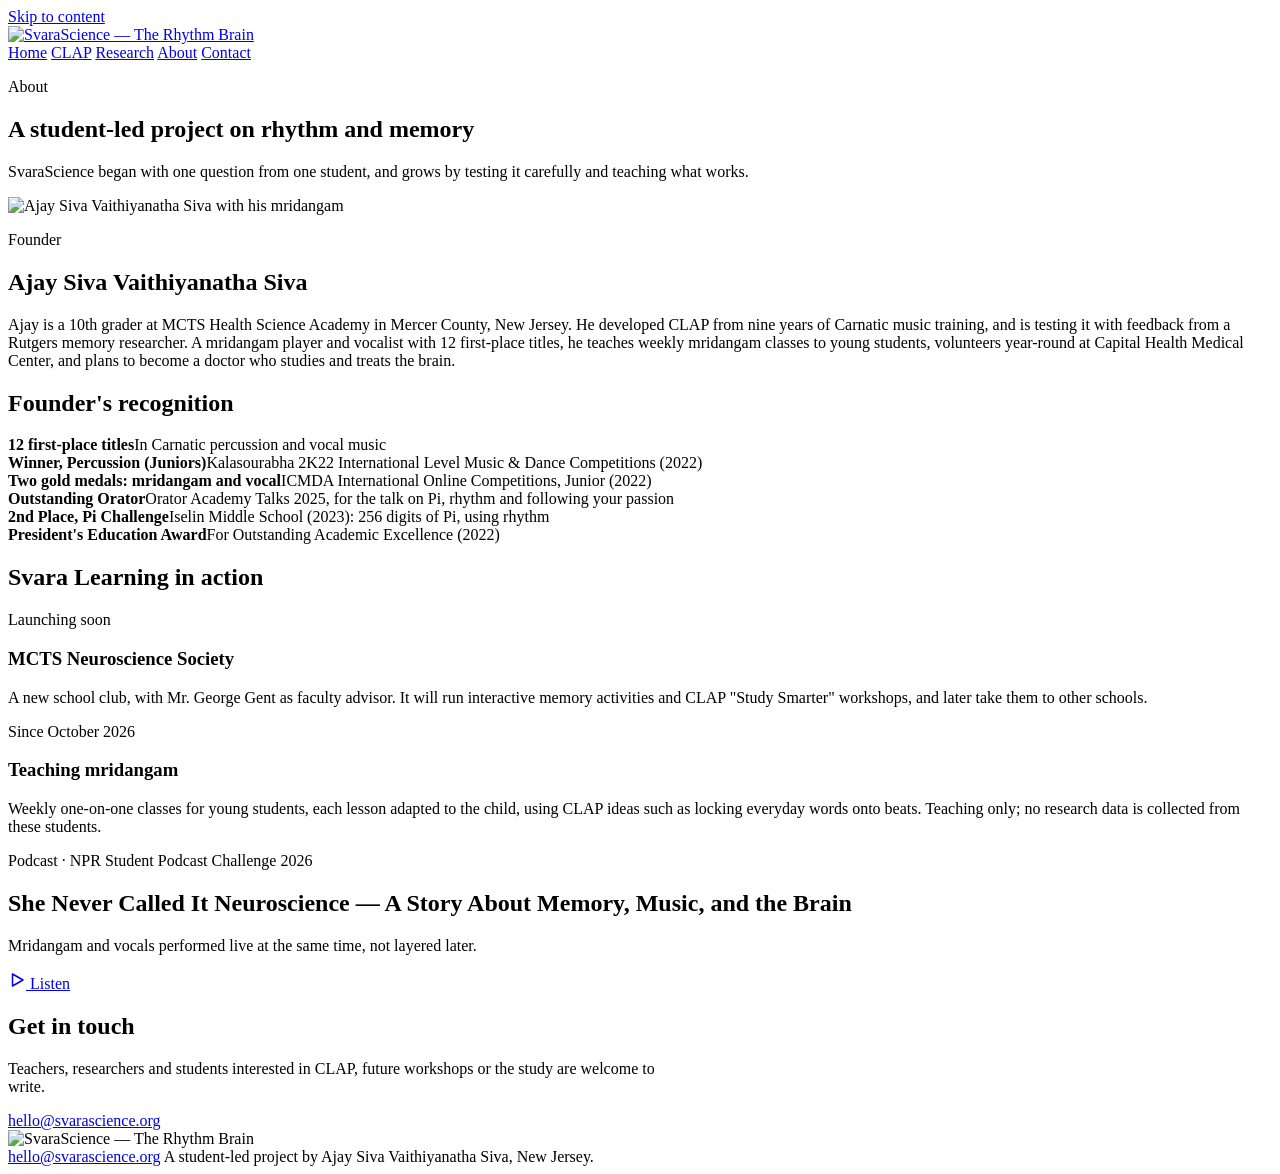
==== about.html @ 23789152 "Add files via upload" ====
<!DOCTYPE html>
<html lang="en">
<head>
<meta charset="utf-8">
<meta name="viewport" content="width=device-width, initial-scale=1">
<title>About — SvaraScience</title>
<meta name="description" content="SvaraScience is a student-led project on rhythm and memory, founded by Ajay Siva Vaithiyanatha Siva.">
<link rel="icon" href="assets/img/favicon.svg" type="image/svg+xml">
<link rel="icon" href="assets/img/favicon-32.png" sizes="32x32" type="image/png">
<link rel="apple-touch-icon" href="assets/img/apple-touch-icon.png">
<link rel="preconnect" href="https://fonts.googleapis.com">
<link rel="preconnect" href="https://fonts.gstatic.com" crossorigin>
<link href="https://fonts.googleapis.com/css2?family=Space+Grotesk:wght@500;700&family=Inter:wght@400;500;600;700&display=swap" rel="stylesheet">
<link rel="stylesheet" href="assets/css/style.css">
</head>
<body>
<a class="skip-link" href="#main">Skip to content</a>
<header class="site-nav">
  <div class="container nav-inner">
    <a class="nav-logo" href="index.html"><img src="assets/img/logo.svg" alt="SvaraScience — The Rhythm Brain"></a>
    <nav class="nav-links" aria-label="Main">
      <a href="index.html">Home</a>
      <a href="clap.html">CLAP</a>
      <a href="research.html">Research</a>
      <a href="about.html" aria-current="page">About</a>
      <a class="btn btn-dark" href="mailto:hello@svarascience.org">Contact</a>
    </nav>
  </div>
</header>
<main id="main">

<section class="container page-header stack">
  <p class="kicker">About</p>
  <h1>A student-led project on rhythm and memory</h1>
  <p class="lead">SvaraScience began with one question from one student, and grows by testing it carefully and teaching what works.</p>
</section>

<section class="section section--white">
  <div class="container split">
    <img class="portrait" src="assets/img/ajay-portrait.jpg" alt="Ajay Siva Vaithiyanatha Siva with his mridangam">
    <div class="wide stack">
      <p class="kicker">Founder</p>
      <h2>Ajay Siva Vaithiyanatha Siva</h2>
      <p>Ajay is a 10th grader at MCTS Health Science Academy in Mercer County, New Jersey. He developed CLAP from nine years of Carnatic music training, and is testing it with feedback from a Rutgers memory researcher. A mridangam player and vocalist with 12 first-place titles, he teaches weekly mridangam classes to young students, volunteers year-round at Capital Health Medical Center, and plans to become a doctor who studies and treats the brain.</p>      
    </div>
  </div>
</section>

<section class="section" style="padding-bottom:0">
  <div class="container stack" style="gap:24px">
    <h2>Founder's recognition</h2>
    <div class="grid grid--wide" style="gap:16px">
      <div class="award"><strong>12 first-place titles</strong><span class="muted">In Carnatic percussion and vocal music</span></div>
      <div class="award"><strong>Winner, Percussion (Juniors)</strong><span class="muted">Kalasourabha 2K22 International Level Music &amp; Dance Competitions (2022)</span></div>
      <div class="award"><strong>Two gold medals: mridangam and vocal</strong><span class="muted">ICMDA International Online Competitions, Junior (2022)</span></div>
      <div class="award"><strong>Outstanding Orator</strong><span class="muted">Orator Academy Talks 2025, for the talk on Pi, rhythm and following your passion</span></div>
      <div class="award"><strong>2nd Place, Pi Challenge</strong><span class="muted">Iselin Middle School (2023): 256 digits of Pi, using rhythm</span></div>
      <div class="award"><strong>President's Education Award</strong><span class="muted">For Outstanding Academic Excellence (2022)</span></div>
    </div>
    
  </div>
</section>

<section class="section">
  <div class="container stack" style="gap:28px">
    <h2>Svara Learning in action</h2>
    <div class="grid grid--wide">
      <div class="card"><span class="label">Launching soon</span><h3>MCTS Neuroscience Society</h3><p>A new school club, with Mr. George Gent as faculty advisor. It will run interactive memory activities and CLAP "Study Smarter" workshops, and later take them to other schools.</p></div>
      <div class="card"><span class="label">Since October 2026</span><h3>Teaching mridangam</h3><p>Weekly one-on-one classes for young students, each lesson adapted to the child, using CLAP ideas such as locking everyday words onto beats. Teaching only; no research data is collected from these students.</p></div>
    </div>
  </div>
</section>

<section class="section section--navy">
  <div class="container split" style="justify-content:space-between">
    <div class="wide stack" style="gap:10px">
      <p class="kicker" style="color:var(--orange-light)">Podcast · NPR Student Podcast Challenge 2026</p>
      <h2>She Never Called It Neuroscience — A Story About Memory, Music, and the Brain</h2>
      <p>Mridangam and vocals performed live at the same time, not layered later.</p>
    </div>
    <a class="btn btn-primary" href="https://drive.google.com/file/d/1q-RDbJ-vGs5XEK0a3vfgCvh9bXEuqE76/view?usp=sharing">
      <svg width="18" height="18" viewBox="0 0 24 24" aria-hidden="true" fill="none" stroke="currentColor" stroke-width="2" stroke-linecap="round" stroke-linejoin="round"><polygon points="6 4 20 12 6 20 6 4"></polygon></svg>
      Listen
    </a>
  </div>
</section>

<section class="section">
  <div class="container stack" style="align-items:flex-start">
    <h2>Get in touch</h2>
    <p style="max-width:680px">Teachers, researchers and students interested in CLAP, future workshops or the study are welcome to write.</p>
    <a class="btn btn-dark" href="mailto:hello@svarascience.org">hello@svarascience.org</a>
  </div>
</section>
</main>
<footer class="site-footer">
  <div class="container footer-inner">
    <img src="assets/img/logo-on-dark.svg" alt="SvaraScience — The Rhythm Brain">
    <div class="stack">
      <a href="mailto:hello@svarascience.org">hello@svarascience.org</a>
      <span>A student-led project by Ajay Siva Vaithiyanatha Siva, New Jersey.</span>
    </div>
  </div>
</footer>
</body>
</html>
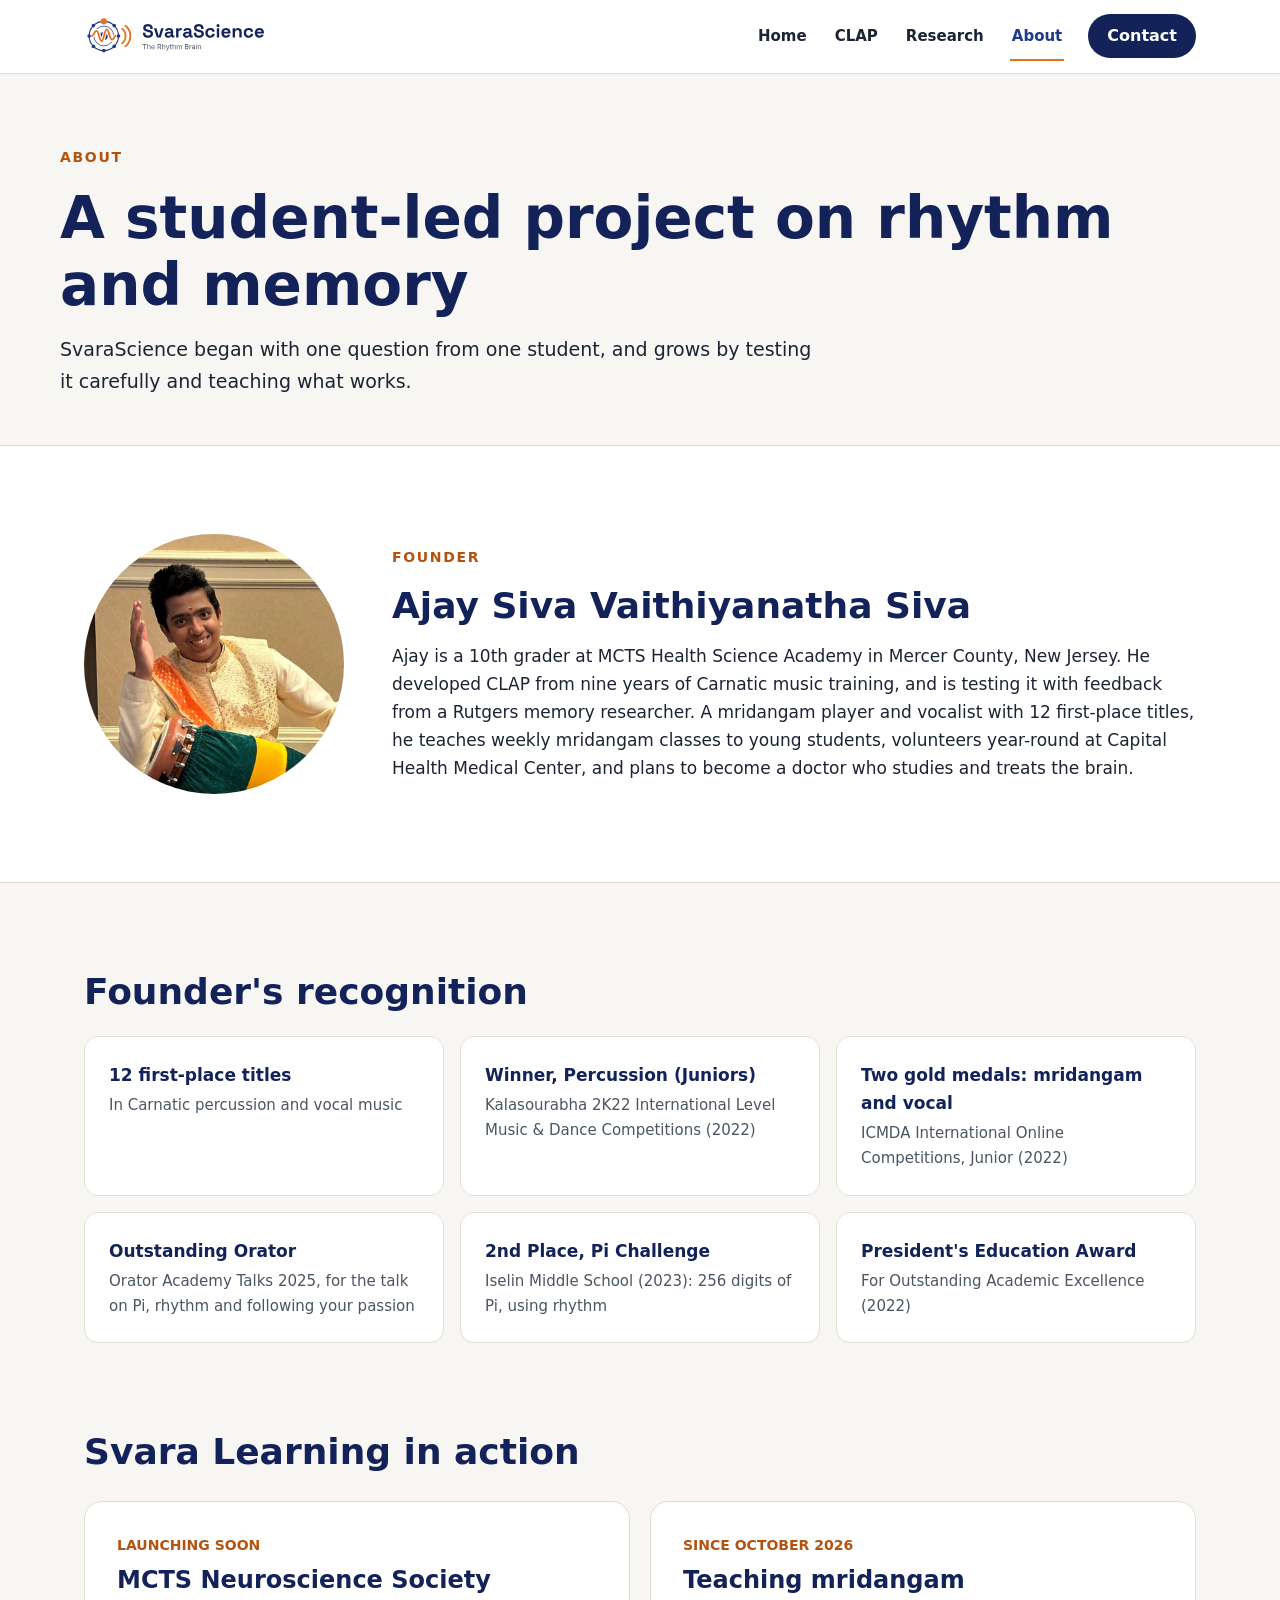
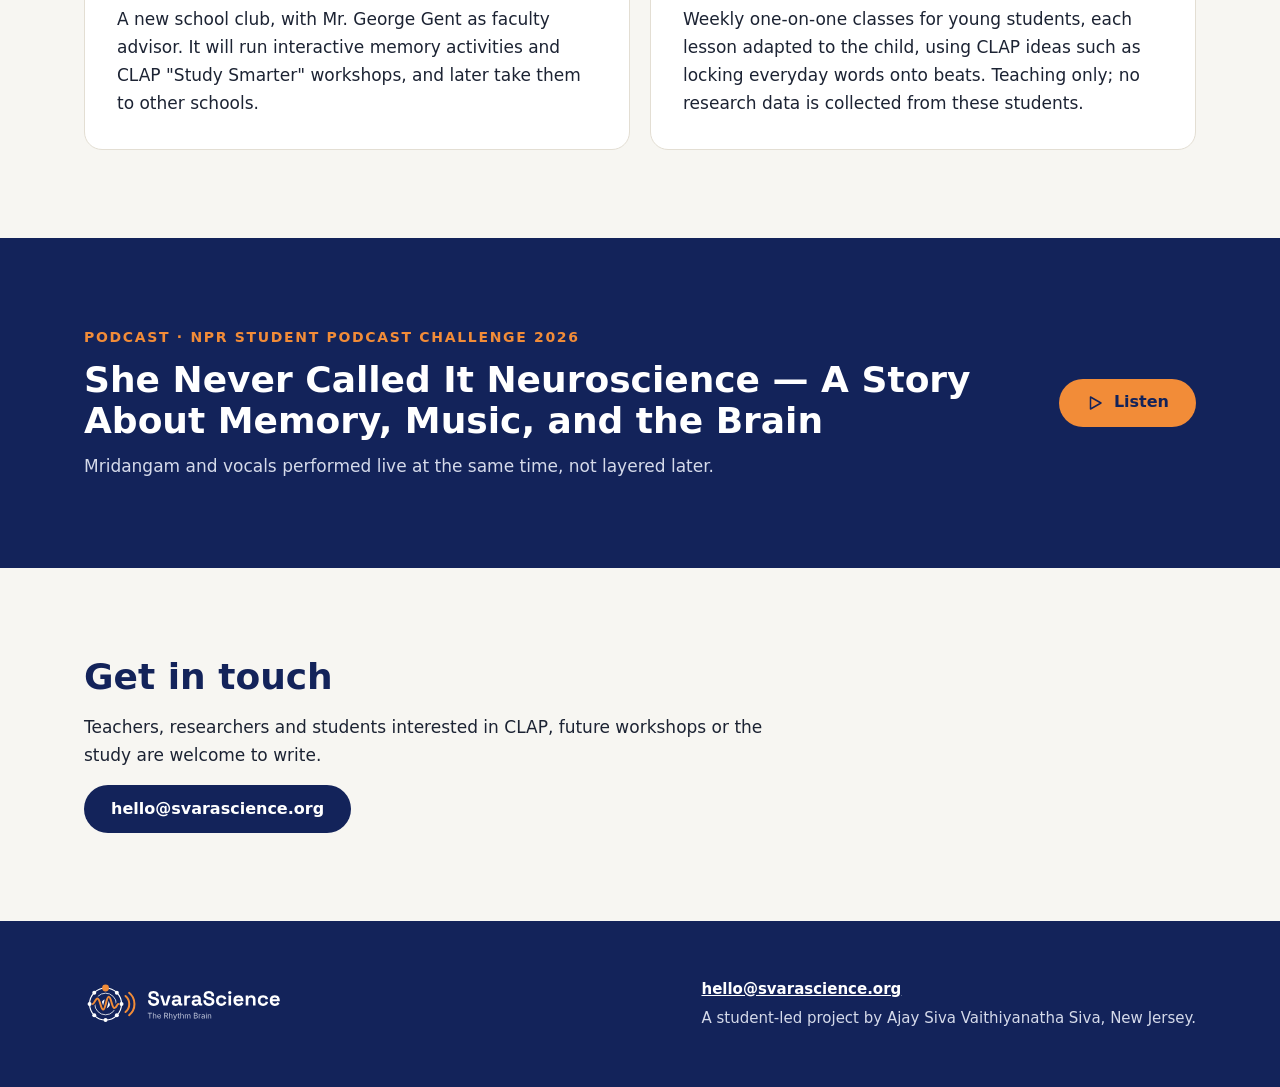
==== commit 8364fd7b: "Add files via upload" ====
--- a/about.html
+++ b/about.html
@@ -5,9 +5,9 @@
 <meta name="viewport" content="width=device-width, initial-scale=1">
 <title>About — SvaraScience</title>
 <meta name="description" content="SvaraScience is a student-led project on rhythm and memory, founded by Ajay Siva Vaithiyanatha Siva.">
-<link rel="icon" href="assets/img/favicon.svg" type="image/svg+xml">
-<link rel="icon" href="assets/img/favicon-32.png" sizes="32x32" type="image/png">
-<link rel="apple-touch-icon" href="assets/img/apple-touch-icon.png">
+<link rel="icon" href="favicon.svg" type="image/svg+xml">
+<link rel="icon" href="favicon-32.png" sizes="32x32" type="image/png">
+<link rel="apple-touch-icon" href="apple-touch-icon.png">
 <link rel="preconnect" href="https://fonts.googleapis.com">
 <link rel="preconnect" href="https://fonts.gstatic.com" crossorigin>
 <link href="https://fonts.googleapis.com/css2?family=Space+Grotesk:wght@500;700&family=Inter:wght@400;500;600;700&display=swap" rel="stylesheet">
@@ -17,7 +17,7 @@
 <a class="skip-link" href="#main">Skip to content</a>
 <header class="site-nav">
   <div class="container nav-inner">
-    <a class="nav-logo" href="index.html"><img src="assets/img/logo.svg" alt="SvaraScience — The Rhythm Brain"></a>
+    <a class="nav-logo" href="index.html"><img src="logo.svg" alt="SvaraScience — The Rhythm Brain"></a>
     <nav class="nav-links" aria-label="Main">
       <a href="index.html">Home</a>
       <a href="clap.html">CLAP</a>
@@ -37,11 +37,11 @@
 
 <section class="section section--white">
   <div class="container split">
-    <img class="portrait" src="assets/img/ajay-portrait.jpg" alt="Ajay Siva Vaithiyanatha Siva with his mridangam">
+    <img class="portrait" src="ajay-portrait.jpg" alt="Ajay Siva Vaithiyanatha Siva with his mridangam">
     <div class="wide stack">
       <p class="kicker">Founder</p>
       <h2>Ajay Siva Vaithiyanatha Siva</h2>
-      <p>Ajay is a 10th grader at MCTS Health Science Academy in Mercer County, New Jersey. He developed CLAP from nine years of Carnatic music training, and is testing it with feedback from a Rutgers memory researcher. A mridangam player and vocalist with 12 first-place titles, he teaches weekly mridangam classes to young students, volunteers year-round at Capital Health Medical Center, and plans to become a doctor who studies and treats the brain.</p>      
+      <p>Ajay is a 10th grader at MCTS Health Science Academy in Mercer County, New Jersey. He developed CLAP from nine years of Carnatic music training, and is testing it with feedback from a Rutgers memory researcher. A mridangam player and vocalist with 12 first-place titles, he teaches weekly mridangam classes to young students, volunteers year-round at Capital Health Medical Center, and plans to become a doctor who studies and treats the brain.</p>
     </div>
   </div>
 </section>
@@ -57,7 +57,6 @@
       <div class="award"><strong>2nd Place, Pi Challenge</strong><span class="muted">Iselin Middle School (2023): 256 digits of Pi, using rhythm</span></div>
       <div class="award"><strong>President's Education Award</strong><span class="muted">For Outstanding Academic Excellence (2022)</span></div>
     </div>
-    
   </div>
 </section>
 
@@ -95,7 +94,7 @@
 </main>
 <footer class="site-footer">
   <div class="container footer-inner">
-    <img src="assets/img/logo-on-dark.svg" alt="SvaraScience — The Rhythm Brain">
+    <img src="logo-on-dark.svg" alt="SvaraScience — The Rhythm Brain">
     <div class="stack">
       <a href="mailto:hello@svarascience.org">hello@svarascience.org</a>
       <span>A student-led project by Ajay Siva Vaithiyanatha Siva, New Jersey.</span>
--- a/assets/css/style.css
+++ b/assets/css/style.css
@@ -0,0 +1,177 @@
+/* SvaraScience — The Rhythm Brain
+   One stylesheet for every page. Colors and fonts live in :root,
+   so changing a value here changes it everywhere. */
+
+:root {
+  --navy: #13235A;        /* main dark color: hero, footer, headings */
+  --blue: #1E3A8A;        /* logo blue, links */
+  --orange: #E8701A;      /* decoration: letters, active beat */
+  --orange-light: #F28C38;/* buttons and accents on navy */
+  --orange-text: #B4530F; /* orange that is dark enough for small text */
+  --bg: #F7F6F2;          /* page background */
+  --white: #FFFFFF;
+  --soft: #EEF1F8;        /* light blue-gray sections */
+  --ink: #1C2333;         /* body text */
+  --muted: #4B5563;       /* secondary text */
+  --line: #E3DED3;        /* borders */
+  --on-navy: #D5DAEA;     /* body text on navy */
+  --heading: 'Space Grotesk', Inter, system-ui, sans-serif;
+  --body: Inter, system-ui, sans-serif;
+  --radius: 18px;
+}
+
+* { box-sizing: border-box; }
+html { scroll-behavior: smooth; }
+body {
+  margin: 0;
+  background: var(--bg);
+  color: var(--ink);
+  font-family: var(--body);
+  font-size: 17px;
+  line-height: 1.65;
+}
+img, video { max-width: 100%; display: block; }
+a { color: var(--blue); }
+a:hover { color: var(--navy); }
+h1, h2, h3 { font-family: var(--heading); font-weight: 700; color: var(--navy); margin: 0; line-height: 1.15; }
+h1 { font-size: clamp(34px, 5.5vw, 58px); }
+h2 { font-size: clamp(28px, 3.5vw, 36px); }
+h3 { font-size: 24px; }
+p { margin: 0; }
+
+.container { max-width: 1160px; margin: 0 auto; padding: 0 24px; }
+.stack { display: flex; flex-direction: column; gap: 16px; }
+.kicker { font-size: 14px; font-weight: 700; letter-spacing: 0.12em; text-transform: uppercase; color: var(--orange-text); }
+.muted { color: var(--muted); font-size: 15px; }
+.skip-link { position: absolute; left: -9999px; }
+.skip-link:focus { left: 16px; top: 16px; background: var(--white); padding: 8px 12px; z-index: 10; }
+
+/* ---------- Navigation ---------- */
+.site-nav { background: var(--white); border-bottom: 1px solid var(--line); }
+.nav-inner { display: flex; flex-wrap: wrap; align-items: center; justify-content: space-between; gap: 8px 24px; padding-top: 12px; padding-bottom: 12px; }
+.nav-logo { display: inline-flex; align-items: center; min-height: 44px; }
+.nav-logo img { height: 44px; width: auto; }
+.nav-links { display: flex; flex-wrap: wrap; align-items: center; gap: 0 24px; font-size: 15px; font-weight: 600; }
+.nav-links a { display: inline-block; padding: 12px 2px; color: var(--ink); text-decoration: none; }
+.nav-links a[aria-current="page"] { color: var(--blue); box-shadow: inset 0 -2px 0 var(--orange); }
+
+/* ---------- Buttons ---------- */
+.btn { display: inline-flex; align-items: center; gap: 10px; min-height: 48px; padding: 0 26px; border-radius: 999px; font-weight: 700; text-decoration: none; border: 1.5px solid transparent; font-family: var(--body); font-size: 16px; cursor: pointer; }
+.btn-primary { background: var(--orange-light); color: var(--navy); }
+.btn-primary:hover { background: var(--orange); color: var(--navy); }
+.btn-outline-light { border-color: var(--white); color: var(--white); }
+.btn-outline-light:hover { background: rgba(255,255,255,0.1); color: var(--white); }
+.btn-dark { background: var(--navy); color: var(--white); }
+.btn-dark:hover { background: var(--blue); color: var(--white); }
+.btn-outline { border-color: var(--navy); background: var(--white); color: var(--navy); }
+.nav-links .btn { min-height: 44px; padding: 0 18px; }
+.btn-row { display: flex; flex-wrap: wrap; gap: 12px; }
+
+/* ---------- Sections ---------- */
+.section { padding: 88px 0; }
+.section--white { background: var(--white); border-top: 1px solid var(--line); border-bottom: 1px solid var(--line); }
+.section--soft { background: var(--soft); }
+.section--navy { background: var(--navy); color: var(--white); }
+.section--navy h2, .section--navy h3 { color: var(--white); }
+.section--navy p { color: var(--on-navy); }
+.page-header { padding: 72px 0 48px; }
+.page-header .lead { font-size: 19px; max-width: 760px; }
+
+/* ---------- Home hero ---------- */
+.hero { background: var(--navy); color: var(--white); padding: 88px 0 96px; }
+.hero h1 { color: var(--white); }
+.hero .kicker { color: var(--orange-light); }
+.hero-grid { display: flex; flex-wrap: wrap; align-items: center; gap: 56px; }
+.hero-text { flex: 999 1 540px; display: flex; flex-direction: column; gap: 20px; }
+.hero-text .lead { font-size: 19px; color: var(--on-navy); max-width: 620px; }
+.stat-card { flex: 1 1 280px; padding: 32px; border-radius: 20px; background: var(--blue); display: flex; flex-direction: column; gap: 8px; }
+.stat-card .num { font-family: var(--heading); font-weight: 700; font-size: 72px; line-height: 1; color: var(--orange-light); }
+.stat-card p { color: #E4E8F3; }
+
+/* ---------- Vision and mission ---------- */
+.vm-grid { display: grid; grid-template-columns: repeat(auto-fit, minmax(300px, 1fr)); gap: 40px; }
+.vm-grid .statement { font-family: var(--heading); font-weight: 700; font-size: 26px; line-height: 1.3; color: var(--navy); }
+
+/* ---------- Cards ---------- */
+.grid { display: grid; grid-template-columns: repeat(auto-fit, minmax(280px, 1fr)); gap: 20px; }
+.grid--wide { grid-template-columns: repeat(auto-fit, minmax(320px, 1fr)); }
+.card { display: flex; flex-direction: column; gap: 10px; padding: 32px; background: var(--white); border: 1px solid var(--line); border-radius: var(--radius); color: var(--ink); text-decoration: none; }
+.card--plain { border: none; }
+a.card:hover { border-color: var(--orange-light); color: var(--ink); }
+.card .more { font-size: 15px; font-weight: 600; color: var(--orange-text); }
+.card .label { font-size: 14px; font-weight: 700; color: var(--orange-text); text-transform: uppercase; }
+.card ul { margin: 0; padding-left: 20px; display: flex; flex-direction: column; gap: 6px; }
+
+/* ---------- Split layouts (text + photo/video) ---------- */
+.split { display: flex; flex-wrap: wrap; align-items: center; gap: 48px; }
+.split > .wide { flex: 999 1 460px; }
+.split > .narrow { flex: 1 1 300px; }
+.photo { width: 100%; max-width: 400px; aspect-ratio: 4 / 5; object-fit: cover; border-radius: 20px; }
+.portrait { width: 260px; aspect-ratio: 1 / 1; object-fit: cover; border-radius: 50%; }
+.video { width: 100%; aspect-ratio: 16 / 9; background: var(--navy); border-radius: 16px; object-fit: contain; }
+.quote { font-family: var(--heading); font-size: 24px; line-height: 1.4; color: var(--navy); }
+
+/* ---------- CLAP steps ---------- */
+.steps { border-top: 1px solid #D8D3C7; }
+.step { display: flex; flex-wrap: wrap; gap: 16px 40px; padding: 32px 0; border-bottom: 1px solid #D8D3C7; }
+.step .letter { flex: 0 0 72px; font-family: var(--heading); font-weight: 700; font-size: 64px; line-height: 0.9; color: var(--orange); }
+.step .what { flex: 1 1 300px; display: flex; flex-direction: column; gap: 4px; }
+.step .what strong { font-family: var(--heading); font-size: 26px; color: var(--navy); }
+.step .example { flex: 1 1 320px; padding: 18px 22px; background: var(--white); border: 1px solid var(--line); border-radius: 12px; }
+.step .example b { font-family: var(--heading); color: var(--navy); }
+
+/* ---------- Research timeline ---------- */
+.status-pill { align-self: flex-start; padding: 8px 16px; border-radius: 999px; background: var(--soft); color: var(--navy); font-size: 15px; font-weight: 600; }
+.timeline-row { display: flex; flex-wrap: wrap; gap: 12px 40px; padding: 32px 0; border-top: 1px solid #D8D3C7; }
+.timeline-row:last-child { border-bottom: 1px solid #D8D3C7; }
+.timeline-row .when { flex: 0 0 220px; display: flex; flex-direction: column; gap: 2px; }
+.timeline-row .when .kicker { letter-spacing: 0.06em; }
+.timeline-row .body { flex: 1 1 480px; display: flex; flex-direction: column; gap: 12px; }
+.phase-grid { display: grid; grid-template-columns: repeat(auto-fit, minmax(200px, 1fr)); gap: 12px; }
+.phase { padding: 16px; background: var(--white); border: 1px solid var(--line); border-radius: 12px; display: flex; flex-direction: column; gap: 2px; }
+.phase strong { color: var(--navy); }
+
+/* ---------- Awards ---------- */
+.award { display: flex; flex-direction: column; gap: 4px; padding: 24px; background: var(--white); border: 1px solid var(--line); border-radius: 14px; }
+.award strong { color: var(--navy); }
+
+/* ---------- Footer ---------- */
+.site-footer { background: var(--navy); color: var(--on-navy); padding: 56px 0; }
+.footer-inner { display: flex; flex-wrap: wrap; align-items: center; justify-content: space-between; gap: 24px; }
+.site-footer img { height: 48px; width: auto; }
+.site-footer a { color: var(--white); font-weight: 600; }
+.site-footer .stack { gap: 4px; font-size: 15px; }
+
+/* ---------- Tap-along tala demo ---------- */
+.tala { width: 100%; max-width: 520px; margin: 0 auto; padding: 28px 20px; background: var(--white); border: 1px solid var(--line); border-radius: 22px; display: flex; flex-direction: column; align-items: center; gap: 18px; color: var(--ink); }
+.tala-dial { position: relative; width: 100%; max-width: 340px; aspect-ratio: 1 / 1; }
+.tala-dial svg { width: 100%; height: 100%; overflow: visible; }
+.tala-ring { fill: none; stroke: #C9D1E6; stroke-width: 2; }
+.tala-beat circle { fill: #C9D1E6; transition: fill 0.25s, r 0.25s; }
+.tala-beat.is-sam circle { fill: var(--navy); }
+.tala-beat.is-seen circle { fill: var(--blue); }
+.tala-beat.is-on circle { fill: var(--orange); }
+.tala-beat text { font-family: var(--heading); font-weight: 700; font-size: 17px; fill: var(--navy); text-anchor: middle; dominant-baseline: middle; transition: opacity 0.3s; }
+.tala-hub { position: absolute; inset: 0; display: grid; place-content: center; text-align: center; pointer-events: none; }
+.tala-hub strong { font-family: var(--heading); font-size: 34px; line-height: 1; color: var(--navy); }
+.tala-hub span { font-size: 13px; color: var(--muted); margin-top: 6px; }
+.tala-trail { min-height: 26px; font-family: var(--heading); font-size: 18px; letter-spacing: 0.04em; color: var(--navy); text-align: center; }
+.tala .btn { font-size: 16px; }
+.tala .btn-quiet { border-color: #C9D1E6; background: var(--white); color: var(--navy); }
+.btn:focus-visible, a:focus-visible { outline: 3px solid var(--orange); outline-offset: 3px; }
+
+@media (prefers-reduced-motion: reduce) {
+  html { scroll-behavior: auto; }
+  .tala-beat circle, .tala-beat text { transition: none; }
+}
+@media (max-width: 640px) {
+  .section { padding: 64px 0; }
+  .hero { padding: 64px 0 72px; }
+  .stat-card .num { font-size: 56px; }
+}
+
+/* Fixes for elements inside other components */
+.nav-links a.btn { display: inline-flex; align-items: center; color: var(--white); padding: 0 18px; }
+.nav-links a.btn:hover { color: var(--white); }
+.tala .tala-trail { color: var(--navy); }
+.section--navy .tala p { color: var(--navy); }
